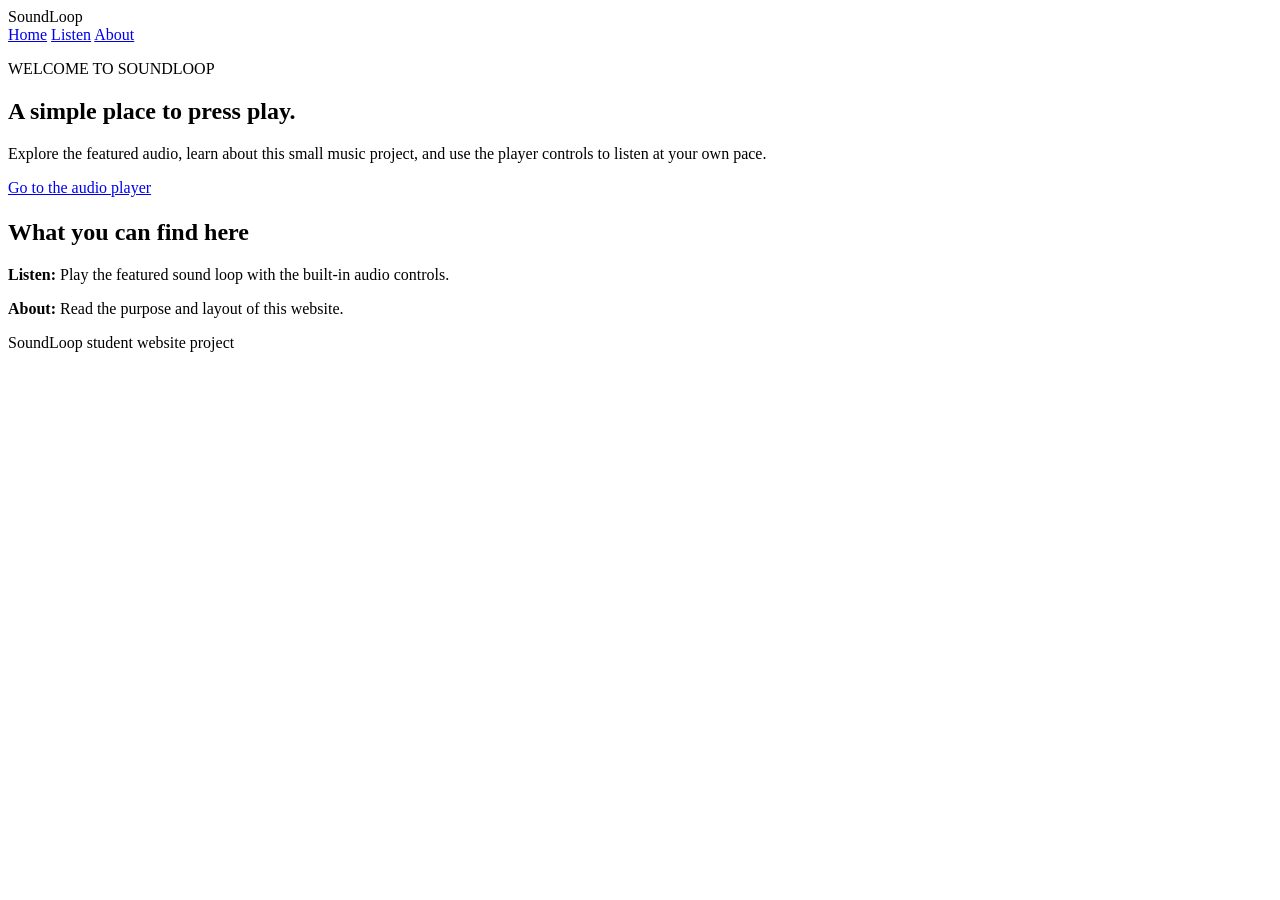
==== index.html @ 9bf043f8 "Add SoundLoop home page" ====
<!DOCTYPE html>
<html lang="en">
<head>
  <meta charset="UTF-8">
  <meta name="viewport" content="width=device-width, initial-scale=1.0">
  <title>Home | SoundLoop</title>
  <link rel="stylesheet" href="styles.css">
</head>
<body>
  <header>
    <div class="brand">SoundLoop</div>
    <nav aria-label="Main navigation">
      <a href="index.html" aria-current="page">Home</a>
      <a href="listen.html">Listen</a>
      <a href="about.html">About</a>
    </nav>
  </header>
  <main>
    <section class="hero">
      <p>WELCOME TO SOUNDLOOP</p>
      <h1>A simple place to press play.</h1>
      <p>Explore the featured audio, learn about this small music project, and use the player controls to listen at your own pace.</p>
      <a class="button" href="listen.html">Go to the audio player</a>
    </section>
    <section class="panel" style="margin-top:1.4rem">
      <h2>What you can find here</h2>
      <p><strong>Listen:</strong> Play the featured sound loop with the built-in audio controls.</p>
      <p><strong>About:</strong> Read the purpose and layout of this website.</p>
    </section>
  </main>
  <footer>SoundLoop student website project</footer>
</body>
</html>
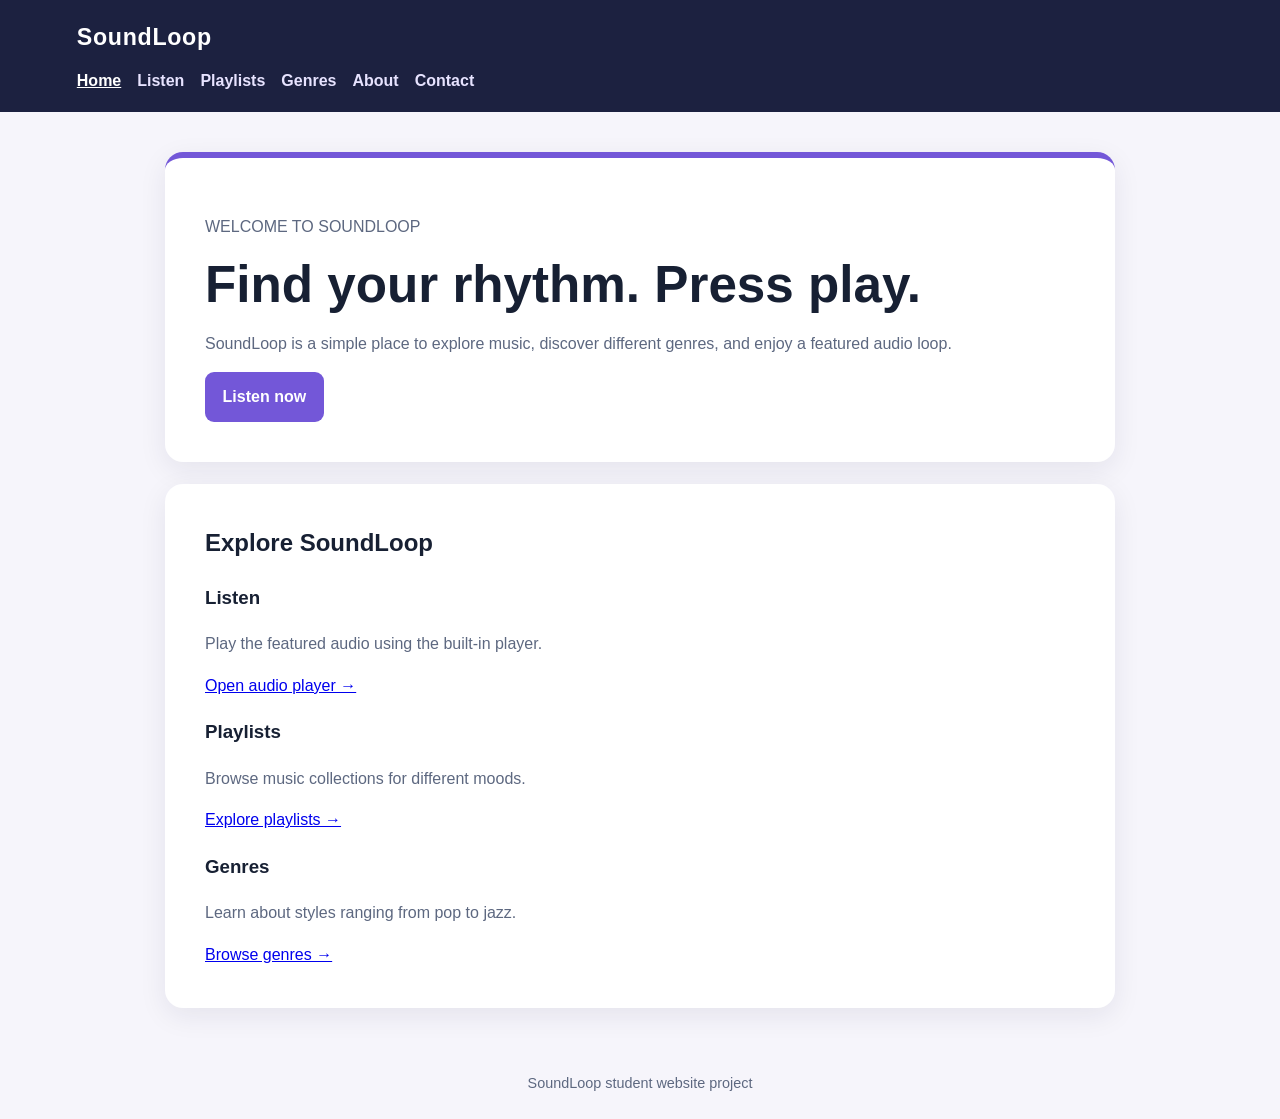
==== commit fba81d80: "Expand SoundLoop website navigation and page content" ====
--- a/index.html
+++ b/index.html
@@ -3,6 +3,7 @@
 <head>
   <meta charset="UTF-8">
   <meta name="viewport" content="width=device-width, initial-scale=1.0">
+  <meta name="description" content="Home - SoundLoop music website">
   <title>Home | SoundLoop</title>
   <link rel="stylesheet" href="styles.css">
 </head>
@@ -12,22 +13,26 @@
     <nav aria-label="Main navigation">
       <a href="index.html" aria-current="page">Home</a>
       <a href="listen.html">Listen</a>
+      <a href="playlists.html">Playlists</a>
+      <a href="genres.html">Genres</a>
       <a href="about.html">About</a>
+      <a href="contact.html">Contact</a>
     </nav>
   </header>
-  <main>
-    <section class="hero">
+  <main><section class="hero">
       <p>WELCOME TO SOUNDLOOP</p>
-      <h1>A simple place to press play.</h1>
-      <p>Explore the featured audio, learn about this small music project, and use the player controls to listen at your own pace.</p>
-      <a class="button" href="listen.html">Go to the audio player</a>
+      <h1>Find your rhythm. Press play.</h1>
+      <p>SoundLoop is a simple place to explore music, discover different genres, and enjoy a featured audio loop.</p>
+      <a class="button" href="listen.html">Listen now</a>
     </section>
     <section class="panel" style="margin-top:1.4rem">
-      <h2>What you can find here</h2>
-      <p><strong>Listen:</strong> Play the featured sound loop with the built-in audio controls.</p>
-      <p><strong>About:</strong> Read the purpose and layout of this website.</p>
-    </section>
-  </main>
+      <h2>Explore SoundLoop</h2>
+      <div class="cards">
+        <article class="mini-card"><h3>Listen</h3><p>Play the featured audio using the built-in player.</p><a href="listen.html">Open audio player →</a></article>
+        <article class="mini-card"><h3>Playlists</h3><p>Browse music collections for different moods.</p><a href="playlists.html">Explore playlists →</a></article>
+        <article class="mini-card"><h3>Genres</h3><p>Learn about styles ranging from pop to jazz.</p><a href="genres.html">Browse genres →</a></article>
+      </div>
+    </section></main>
   <footer>SoundLoop student website project</footer>
 </body>
 </html>
--- a/styles.css
+++ b/styles.css
@@ -0,0 +1,48 @@
+:root {
+  --ink: #172033;
+  --muted: #5d6880;
+  --accent: #7357d8;
+  --accent-dark: #5036b5;
+  --paper: #f6f5fb;
+  --card: #ffffff;
+}
+* { box-sizing: border-box; }
+body {
+  margin: 0;
+  font-family: Arial, Helvetica, sans-serif;
+  color: var(--ink);
+  background: var(--paper);
+  line-height: 1.6;
+}
+header {
+  background: #1c2140;
+  color: white;
+  padding: 1.2rem 6vw;
+}
+.brand { font-size: 1.45rem; font-weight: 700; letter-spacing: .03em; }
+nav { display: flex; flex-wrap: wrap; gap: 1rem; margin-top: .7rem; }
+nav a { color: #e7e3ff; text-decoration: none; font-weight: 700; }
+nav a:hover, nav a[aria-current="page"] { color: white; text-decoration: underline; }
+main { width: min(950px, 88vw); margin: 2.5rem auto; }
+.hero, .panel {
+  background: var(--card);
+  border-radius: 18px;
+  padding: clamp(1.4rem, 4vw, 2.5rem);
+  box-shadow: 0 8px 28px rgba(29, 30, 70, .08);
+}
+.hero { border-top: 6px solid var(--accent); }
+h1 { line-height: 1.15; font-size: clamp(2rem, 5vw, 3.2rem); margin: .2rem 0 1rem; }
+h2 { margin-top: 0; }
+p { color: var(--muted); }
+.button {
+  display: inline-block; background: var(--accent); color: white;
+  padding: .75rem 1.1rem; border-radius: 9px; text-decoration: none; font-weight: 700;
+}
+.button:hover { background: var(--accent-dark); }
+.audio-box { margin-top: 1.5rem; padding: 1rem; background: #f0edff; border-radius: 12px; }
+audio { width: 100%; }
+table { width: 100%; border-collapse: collapse; margin: 1rem 0; background: white; }
+th, td { text-align: left; padding: .85rem; border: 1px solid #d9d7e5; }
+th { background: #eeebfa; }
+footer { text-align: center; color: var(--muted); padding: 1.5rem; font-size: .9rem; }
+@media (max-width: 600px) { nav { gap: .7rem; } th, td { padding: .55rem; } }
